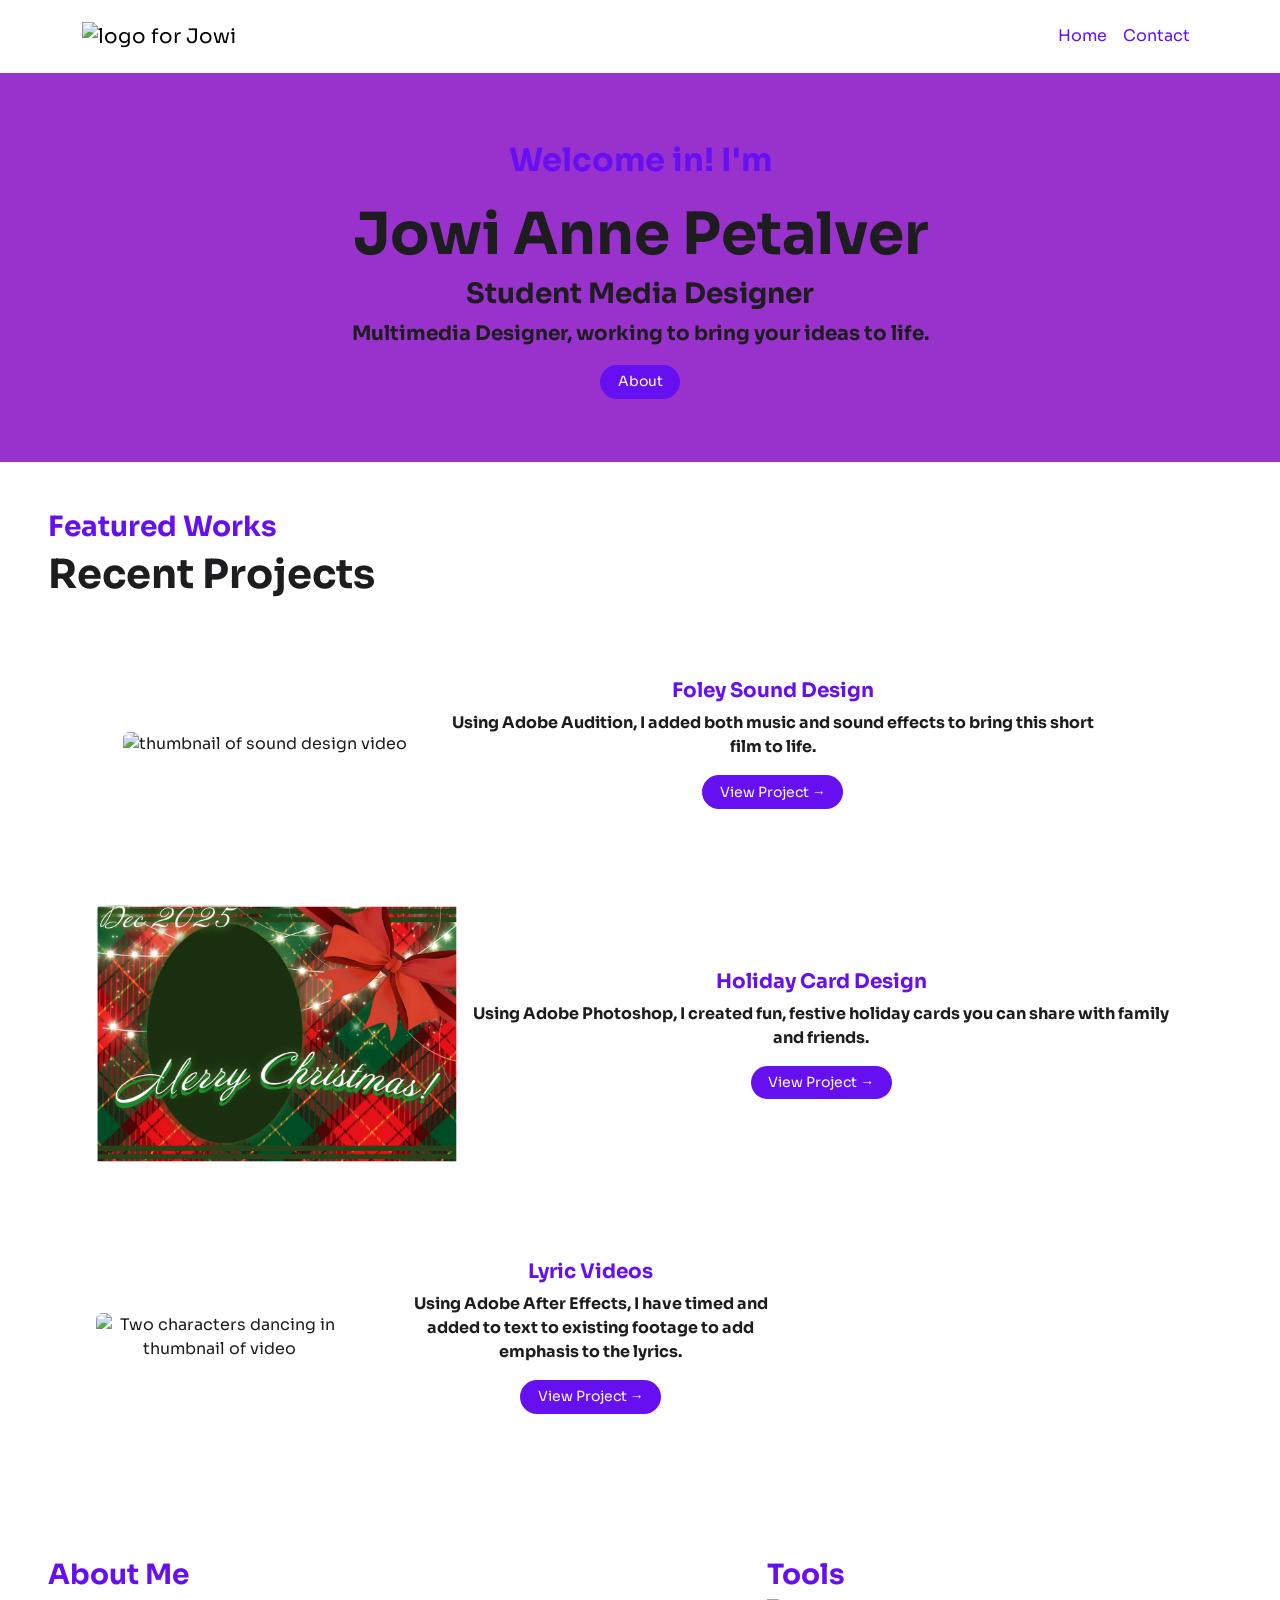
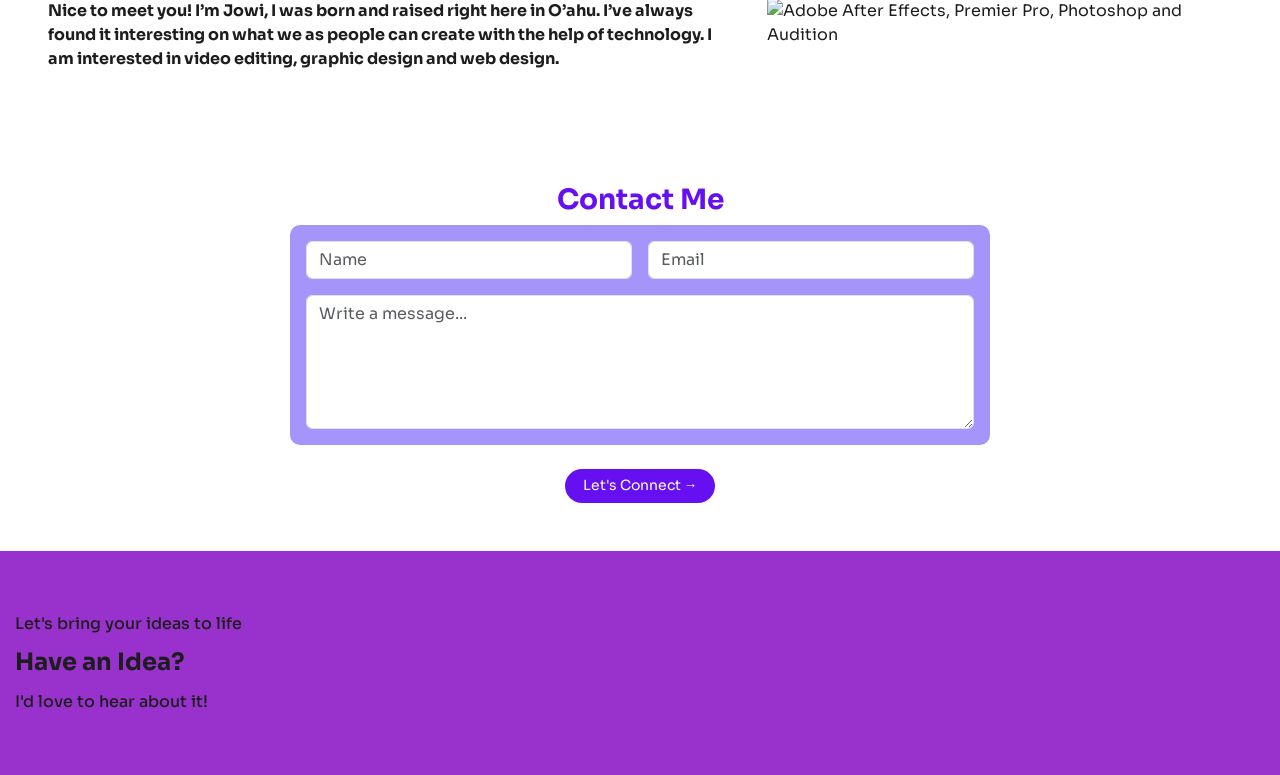
==== Portfolio CM 320/index.html @ 76246686 "Add files via upload" ====
<!DOCTYPE html>
<html lang="en">

<head>
    <!-- REQUIRED: Meta Tags -->
    <meta charset="UTF-8">
    <meta name="viewport" content="width=device-width, initial-scale=1.0">

    <!-- REQUIRED: Page Title -->
    <title>Jowi's Portfolio</title>

    <!-- REQUIRED: Bootstrap CSS -->
    <link href="https://cdn.jsdelivr.net/npm/bootstrap@5.3.3/dist/css/bootstrap.min.css" rel="stylesheet"
        integrity="sha384-QWTKZyjpPEjISv5WaRU9OFeRpok6YctnYmDr5pNlyT2bRjXh0JMhjY6hW+ALEwIH" crossorigin="anonymous">

    <!-- REQUIRED: Your Custom CSS-->
    <link rel="stylesheet" href="css/style.css">

    <!-- REQUIRED: Google Font API -->
    <link href="https://fonts.googleapis.com/css2?family=Sora:wght@400;700&display=swap" rel="stylesheet">
</head>

<body>
    <!-- Content will go here -->
    <!-- Header here -->
    <header class="site-header py-2">
        <nav class="navbar navbar-expand-lg">
            <div class="container">
                <a class="navbar-brand" href="#"><img src="images/logo.png" width="100" alt="logo for Jowi"></a>
                <button class="navbar-toggler" type="button" data-bs-toggle="collapse" data-bs-target="#navbarNav"
                    aria-controls="navbarNav" aria-expanded="false" aria-label="Toggle navigation">
                    <span class="navbar-toggler-icon"></span>
                </button>
                <div class="collapse navbar-collapse" id="navbarNav">
                    <ul class="navbar-nav ms-auto">
                        <!-- Menu Links -->
                        <li class="nav-item"><a class="nav-link" href="#">Home</a></li>
                        <li class="nav-item"><a class="nav-link" href="#contact">Contact</a></li>
                    </ul>
                </div>
            </div>
        </nav>
    </header>
    <!-- End of Header-->

    <!-- Start of Hero section -->
    <section class="hero">
        <div class="hero-content">
            <p class="h-intro">Welcome in! I'm</p>
            <h1 class="h-name">Jowi Anne Petalver</h1>
            <h2 class="h-title">Student Media Designer</h2>
            <p class="h-desc">Multimedia Designer, working to bring your ideas to life.</p>
            <button type="button" class="btn btn-purple">About
            </button>
        </div>
    </section>
    <!-- End of Hero-->

    <!-- Start of Projects section -->
    <section class="projects">
        <h3 class="nonprojectpurpleheadings">Featured Works</h3>
        <h4 class="projecttitle">Recent Projects</h4>

        <div class="project-contents">
            <!--Project 1-->
            <div class="project-card">
                <div class="row g-0 align-items-center">
                    <div class="col-md-4">
                        <img src="images/thumbnail of project 1.png" class="img-fluid rounded-start"
                            alt="thumbnail of sound design video">
                    </div>
                    <div class="col-md-8">
                        <div class="card-body">
                            <h3 class="projectname">Foley Sound Design</h3>
                            <p class="card-text">
                                Using Adobe Audition, I added both music and sound effects to bring this short film to
                                life.
                            </p>
                            <a href="foleyproject.html" class="btn btn-purple project-btn">View Project <span
                                    aria-hidden="true">&rarr;</span></a>
                        </div>
                    </div>
                </div>
            </div>
            <!--End of Project 1-->
            <!--Start of Project 2-->
            <div class="project-card">
                <div class="row g-0 align-items-center">
                    <div class="col-md-4">
                        <img src="images/2.png" class="img-fluid rounded-start"
                            alt="Festive holiday card design with red and green ornaments">
                    </div>
                    <div class="col-md-8">
                        <div class="card-body">
                            <h5 class="projectname">Holiday Card Design</h5>
                            <p class="card-text">
                                Using Adobe Photoshop, I created fun, festive holiday cards you can share with family
                                and
                                friends.
                            </p>
                            <a href="#" class="btn btn-purple project-btn">View Project <span
                                    aria-hidden="true">&rarr;</span></a>
                        </div>
                    </div>
                </div>
            </div>
            <!--End of Project 2-->
            <!--Start of Project 3-->
            <div class="project-card">
                <div class="row g-0 align-items-center">
                    <div class="col-md-4">
                        <img src="images/project 3.png" class="img-fluid rounded-start"
                            alt="Two characters dancing in thumbnail of video">
                    </div>
                    <div class="col-md-8">
                        <div class="card-body">
                            <h5 class="projectname">Lyric Videos</h5>
                            <p class="card-text">Using Adobe After Effects, I have timed and <br>
                                added to text to existing footage to add <br>
                                emphasis to the lyrics.</p>
                            <a href="#" class="btn btn-purple project-btn">View Project <span
                                    aria-hidden="true">&rarr;</span></a>
                        </div>
                    </div>
                </div>
            </div>
        </div>
    </section>
    <!-- End of Projects-->

    <!-- About-Me/Tools section-->
    <section class="about-me">
        <div>
            <div class="row g-5">
                <div class="col-md-7 text-center text-md-start">
                    <h6 class="nonprojectpurpleheadings">About Me</h6>
                    <p class="about-text">Nice to meet you! I’m Jowi, I was born and raised right here in O’ahu. I’ve
                        always found it interesting on what we as people can create with the help of technology. I am
                        interested in video editing, graphic design and web design.</p>
                </div>
                <div class="col-md-5 text-center text-md-start">
                    <h6 class="nonprojectpurpleheadings">Tools</h6>
                    <p><img src="images/icons.png" class="tools-img" alt="Adobe After Effects, Premier Pro, 
                        Photoshop and Audition"></p>
                </div>
            </div>
        </div>
    </section>
    <!--End of About-me-->
    <!--Contact Form-->
    <section class="contact">
        <div>
            <h2 class="nonprojectpurpleheadings text-center">Contact Me</h2>
            <form class="contact-form" action="#" method="post">
                <div class="contact-box">
                    <div class="row g-3">
                        <div class="col-sm-6">
                            <label for="name" class="visually-hidden">Name</label>
                            <input type="text" id="name" name="name" class="form-control" placeholder="Name" required>
                        </div>
                        <div class="col-sm-6">
                            <label for="email" class="visually-hidden">Email</label>
                            <input type="email" id="email" name="email" class="form-control" placeholder="Email"
                                required>
                        </div>
                        <div class="col-12">
                            <label for="message" class="visually-hidden">Message</label>
                            <textarea id="message" name="message" class="form-control" rows="5"
                                placeholder="Write a message..." required></textarea>
                        </div>
                    </div>
                </div>
                <div class="text-center mt-4">
                    <button type="submit" class="btn btn-purple">Let's Connect <span
                            aria-hidden="true">&rarr;</span></button>
                </div>
            </form>
        </div>
    </section>

    <footer>
        <div class="foot">
            <h6 class="smallfoot">Let's bring your ideas to life</h6>
            <h5 class="bigfoot">Have an Idea?</h5>
            <h6 class="smallfoot">I'd love to hear about it!</h6>
        </div>
    </footer>
</body>

</html>
---- Portfolio CM 320/css/style.css ----
/* For my sanity */
:root {
    --purple: #6610F2;
    --purple-dark: #520dc2;
    --lavender: #a594f9;
    --text: #1d1d1f;
}

img {
    max-width: 100%;
}
/*all the same variables here
button colors and hover states
purple headings in featured projects section */

/* All my buttons are the same */
.btn-purple {
    background-color: var(--purple);
    color: #fff;
    border: none;
    border-radius: 999px;
    padding: 0.4rem 1.1rem;
    font-size: 0.875rem;
}

.btn-purple:hover,
.btn-purple:focus {
    background-color: var(--purple-dark);
    color: #fff;
}

/*Featured works, About me, Tools, Contact me headings */
.nonprojectpurpleheadings {
    color: var(--purple);
    font-size: clamp(1.25rem, 4vw, 1.75rem);
    font-weight: 700;
    margin-bottom: 0.5rem;
}

.projecttitle {    
    font-size: clamp(1.75rem, 6vw, 2.5rem);
    font-weight: bold;
    margin-bottom: 2rem;
}

.site-header .nav-link {
    color: var(--purple)
}
/* hero card section */
.hero {
    background-image: url('../images/header-background.png');
    background-color: darkorchid;      /* shows if the image doesn't load */
    background-size: cover;
    background-position: center;
    padding: 3rem 0;
}


.hero-content {
    align-items: center;
    justify-content: center;
    text-align: center;
    padding: 15px;
}

.h-intro {
    color: var(--purple);
    font-size: clamp(1.25rem, 4vw, 2rem);
    font-weight: bold;
}

.h-name {
    font-size: clamp(2rem, 8vw, 3.625rem);
    font-weight: bold;
 
}

.h-title {    
    font-size: clamp(1.1rem, 4vw, 1.75rem);
    font-weight: bold;

}

.h-desc {
    font-size: clamp(0.9rem, 3vw, 1.25rem);
    font-weight: bold;
}
/* end of hero css */

/* project section */

.projects{
    padding: 3rem;
    
}

.project-contents {
    display: grid;
}
 /*Should keep mobile version vertical */

.project-card {
    display: flex;
    grid-template-areas:
        "name"
        "img"
        "text"
        "btn";
    justify-items: center;
    text-align: center;
    background: #fff;
    padding: 3rem;

}



.projectname {
    color: var(--purple);
    font-size: 1.25rem;
    font-weight: bold;
}
.thumbnails {
    width: 100%;
    height: 220px;
    object-fit: cover;
}

.card-text {
    font-size: 1rem;
    font-weight: bold;
}

/* end of project section */

/* About and Tools */

.about-me {
    padding: 3rem;
}

.about-text {
    font-size: 1rem;
    font-weight: bold;
}

.tools-img {
    width: 120px;
    height: auto;
}

/* Contact form*/
.contact {
    padding: 3rem 0;
}

.contact-form {
    max-width: 700px;
    margin: 0 auto;
}

.contact-box {
    background-color: var(--lavender);
    border-radius: 10px;
    padding: 1rem;
}

/* footer */

.foot {
    background-image: url('../images/footer-desktop.png');
    background-color: darkorchid;
    background-size: cover;
    background-position: center;
    padding: 3rem 0;
}

.smallfoot {
    font-size: 1rem;
    margin: 0.95rem;
}

.bigfoot {
    font-size: 1.5rem;
    font-weight: bold;
    margin: 0.95rem;
}
/* Keeps images aligned */


@media (max-width: 767px) {
    .project-card {
        width: 100%;
    }
    .project-card img {
        height: 160px;
        border-radius: var(--bs-card-inner-border-radius) var(--bs-card-inner-border-radius) 0 0;
    }

    .project-card .card-body {
        padding: 1rem;
    }
}

/* ===== Project Details page ===== */

/* Use the Sora font you're already loading from Google Fonts */
body {
    font-family: 'Sora', sans-serif;
    color: var(--text);
}

/* Title banner — reuses the hero gradient image */
.details-banner {
    background-image: url('../images/header-background.png');
    background-color: var(--lavender);   /* fallback if image doesn't load */
    background-size: cover;
    background-position: center;
    padding: 2.5rem 1rem;
}

.details-title {
    font-size: clamp(2rem, 6vw, 3rem);
    font-weight: 700;
    margin: 0;
}

/* Video + Overview */
.details-overview {
    padding: 4rem 0 3rem;
}

.details-video {
    width: 100%;
    aspect-ratio: 16 / 10;
    background-color: #2b2f3a;
    object-fit: cover;
    display: block;
}

.details-heading {
    color: var(--purple);
    font-size: clamp(1.5rem, 4vw, 2rem);
    font-weight: 700;
    margin-bottom: 0.75rem;
}

.details-text {
    font-size: clamp(1rem, 2.5vw, 1.4rem);
    line-height: 1.6;
}

/* Category / Tools as a two-column label + value grid */
.details-meta {
    display: grid;
    grid-template-columns: auto 1fr;
    column-gap: 3rem;
    row-gap: 0.4rem;
    margin-top: 1.5rem;
    text-align: left;
}

.details-meta dt {
    font-weight: 700;
    font-size: 1.25rem;
}

.details-meta dd {
    margin: 0;
    font-size: 1.1rem;
    align-self: center;
}

/* The Process ((I think can be used for all sections pertaining to projects */
.details-process {
    padding: 1rem 0 5rem;
}

.process-list {
    list-style: none;
    padding: 0;
    margin: 0 auto;
    max-width: 360px;
}

.process-list li {
    margin-bottom: 1.25rem;
}

.process-list h3 {
    font-size: 1.4rem;
    font-weight: 700;
    margin-bottom: 0.25rem;
}

.process-list p {
    line-height: 1.8;
    margin: 0;
}

/* Bigger button for the footer btn */
.btn-lg-footer {
    font-size: 1rem;
    padding: 0.7rem 1.5rem;
    margin: 1rem;
}

/* Center the meta grid on small screens */
@media (max-width: 991px) {
    .details-meta {
        justify-content: center;
    }
}
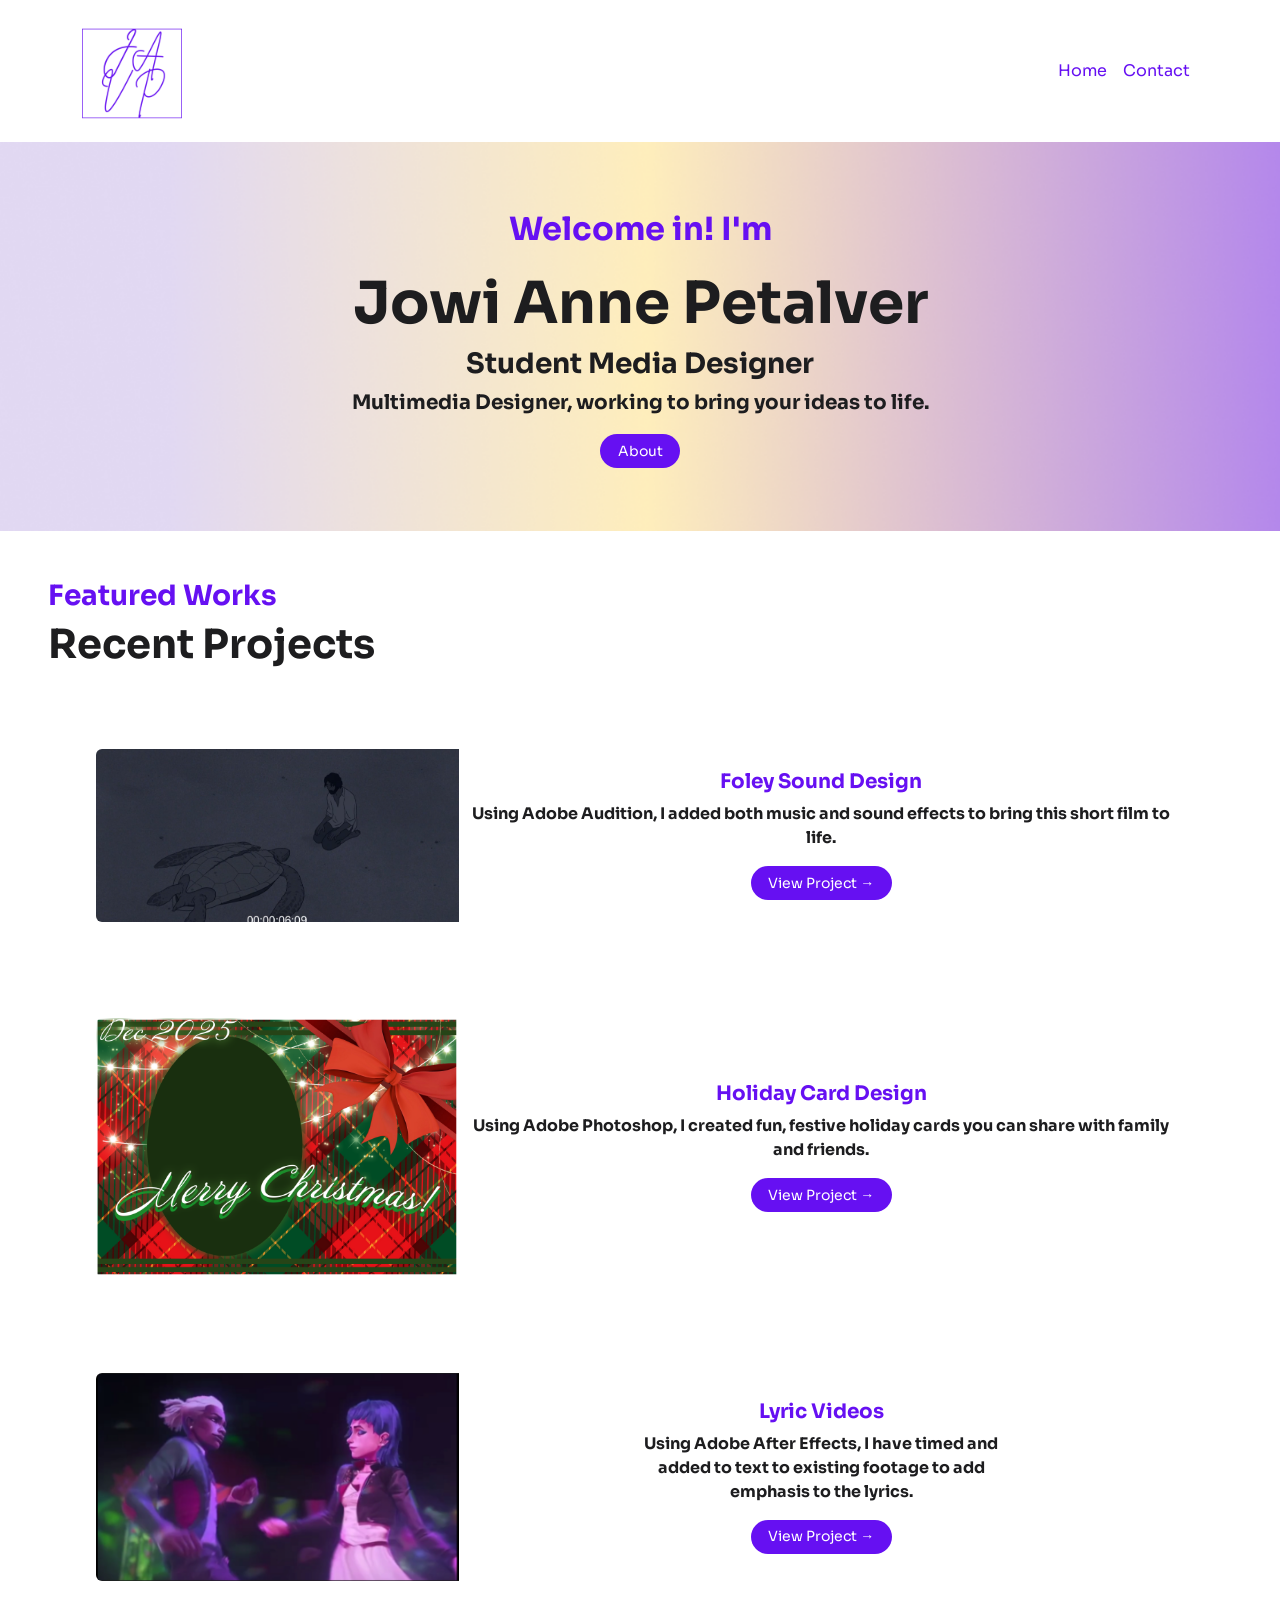
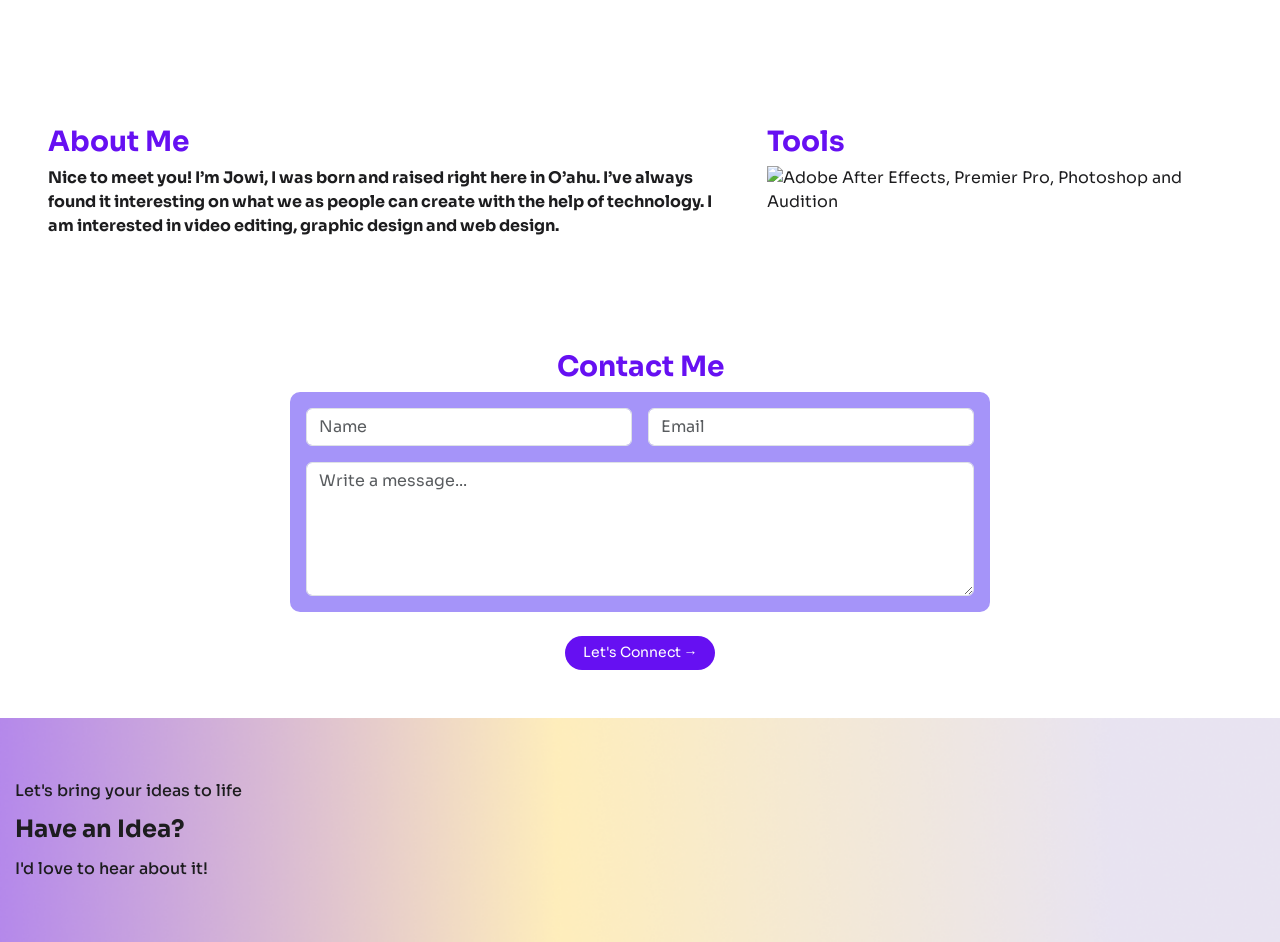
==== commit 559feb93: "portfolio" ====
--- a/Portfolio CM 320/index.html
+++ b/Portfolio CM 320/index.html
@@ -1,190 +1,190 @@
-<!DOCTYPE html>
-<html lang="en">
-
-<head>
-    <!-- REQUIRED: Meta Tags -->
-    <meta charset="UTF-8">
-    <meta name="viewport" content="width=device-width, initial-scale=1.0">
-
-    <!-- REQUIRED: Page Title -->
-    <title>Jowi's Portfolio</title>
-
-    <!-- REQUIRED: Bootstrap CSS -->
-    <link href="https://cdn.jsdelivr.net/npm/bootstrap@5.3.3/dist/css/bootstrap.min.css" rel="stylesheet"
-        integrity="sha384-QWTKZyjpPEjISv5WaRU9OFeRpok6YctnYmDr5pNlyT2bRjXh0JMhjY6hW+ALEwIH" crossorigin="anonymous">
-
-    <!-- REQUIRED: Your Custom CSS-->
-    <link rel="stylesheet" href="css/style.css">
-
-    <!-- REQUIRED: Google Font API -->
-    <link href="https://fonts.googleapis.com/css2?family=Sora:wght@400;700&display=swap" rel="stylesheet">
-</head>
-
-<body>
-    <!-- Content will go here -->
-    <!-- Header here -->
-    <header class="site-header py-2">
-        <nav class="navbar navbar-expand-lg">
-            <div class="container">
-                <a class="navbar-brand" href="#"><img src="images/logo.png" width="100" alt="logo for Jowi"></a>
-                <button class="navbar-toggler" type="button" data-bs-toggle="collapse" data-bs-target="#navbarNav"
-                    aria-controls="navbarNav" aria-expanded="false" aria-label="Toggle navigation">
-                    <span class="navbar-toggler-icon"></span>
-                </button>
-                <div class="collapse navbar-collapse" id="navbarNav">
-                    <ul class="navbar-nav ms-auto">
-                        <!-- Menu Links -->
-                        <li class="nav-item"><a class="nav-link" href="#">Home</a></li>
-                        <li class="nav-item"><a class="nav-link" href="#contact">Contact</a></li>
-                    </ul>
-                </div>
-            </div>
-        </nav>
-    </header>
-    <!-- End of Header-->
-
-    <!-- Start of Hero section -->
-    <section class="hero">
-        <div class="hero-content">
-            <p class="h-intro">Welcome in! I'm</p>
-            <h1 class="h-name">Jowi Anne Petalver</h1>
-            <h2 class="h-title">Student Media Designer</h2>
-            <p class="h-desc">Multimedia Designer, working to bring your ideas to life.</p>
-            <button type="button" class="btn btn-purple">About
-            </button>
-        </div>
-    </section>
-    <!-- End of Hero-->
-
-    <!-- Start of Projects section -->
-    <section class="projects">
-        <h3 class="nonprojectpurpleheadings">Featured Works</h3>
-        <h4 class="projecttitle">Recent Projects</h4>
-
-        <div class="project-contents">
-            <!--Project 1-->
-            <div class="project-card">
-                <div class="row g-0 align-items-center">
-                    <div class="col-md-4">
-                        <img src="images/thumbnail of project 1.png" class="img-fluid rounded-start"
-                            alt="thumbnail of sound design video">
-                    </div>
-                    <div class="col-md-8">
-                        <div class="card-body">
-                            <h3 class="projectname">Foley Sound Design</h3>
-                            <p class="card-text">
-                                Using Adobe Audition, I added both music and sound effects to bring this short film to
-                                life.
-                            </p>
-                            <a href="foleyproject.html" class="btn btn-purple project-btn">View Project <span
-                                    aria-hidden="true">&rarr;</span></a>
-                        </div>
-                    </div>
-                </div>
-            </div>
-            <!--End of Project 1-->
-            <!--Start of Project 2-->
-            <div class="project-card">
-                <div class="row g-0 align-items-center">
-                    <div class="col-md-4">
-                        <img src="images/2.png" class="img-fluid rounded-start"
-                            alt="Festive holiday card design with red and green ornaments">
-                    </div>
-                    <div class="col-md-8">
-                        <div class="card-body">
-                            <h5 class="projectname">Holiday Card Design</h5>
-                            <p class="card-text">
-                                Using Adobe Photoshop, I created fun, festive holiday cards you can share with family
-                                and
-                                friends.
-                            </p>
-                            <a href="#" class="btn btn-purple project-btn">View Project <span
-                                    aria-hidden="true">&rarr;</span></a>
-                        </div>
-                    </div>
-                </div>
-            </div>
-            <!--End of Project 2-->
-            <!--Start of Project 3-->
-            <div class="project-card">
-                <div class="row g-0 align-items-center">
-                    <div class="col-md-4">
-                        <img src="images/project 3.png" class="img-fluid rounded-start"
-                            alt="Two characters dancing in thumbnail of video">
-                    </div>
-                    <div class="col-md-8">
-                        <div class="card-body">
-                            <h5 class="projectname">Lyric Videos</h5>
-                            <p class="card-text">Using Adobe After Effects, I have timed and <br>
-                                added to text to existing footage to add <br>
-                                emphasis to the lyrics.</p>
-                            <a href="#" class="btn btn-purple project-btn">View Project <span
-                                    aria-hidden="true">&rarr;</span></a>
-                        </div>
-                    </div>
-                </div>
-            </div>
-        </div>
-    </section>
-    <!-- End of Projects-->
-
-    <!-- About-Me/Tools section-->
-    <section class="about-me">
-        <div>
-            <div class="row g-5">
-                <div class="col-md-7 text-center text-md-start">
-                    <h6 class="nonprojectpurpleheadings">About Me</h6>
-                    <p class="about-text">Nice to meet you! I’m Jowi, I was born and raised right here in O’ahu. I’ve
-                        always found it interesting on what we as people can create with the help of technology. I am
-                        interested in video editing, graphic design and web design.</p>
-                </div>
-                <div class="col-md-5 text-center text-md-start">
-                    <h6 class="nonprojectpurpleheadings">Tools</h6>
-                    <p><img src="images/icons.png" class="tools-img" alt="Adobe After Effects, Premier Pro, 
-                        Photoshop and Audition"></p>
-                </div>
-            </div>
-        </div>
-    </section>
-    <!--End of About-me-->
-    <!--Contact Form-->
-    <section class="contact">
-        <div>
-            <h2 class="nonprojectpurpleheadings text-center">Contact Me</h2>
-            <form class="contact-form" action="#" method="post">
-                <div class="contact-box">
-                    <div class="row g-3">
-                        <div class="col-sm-6">
-                            <label for="name" class="visually-hidden">Name</label>
-                            <input type="text" id="name" name="name" class="form-control" placeholder="Name" required>
-                        </div>
-                        <div class="col-sm-6">
-                            <label for="email" class="visually-hidden">Email</label>
-                            <input type="email" id="email" name="email" class="form-control" placeholder="Email"
-                                required>
-                        </div>
-                        <div class="col-12">
-                            <label for="message" class="visually-hidden">Message</label>
-                            <textarea id="message" name="message" class="form-control" rows="5"
-                                placeholder="Write a message..." required></textarea>
-                        </div>
-                    </div>
-                </div>
-                <div class="text-center mt-4">
-                    <button type="submit" class="btn btn-purple">Let's Connect <span
-                            aria-hidden="true">&rarr;</span></button>
-                </div>
-            </form>
-        </div>
-    </section>
-
-    <footer>
-        <div class="foot">
-            <h6 class="smallfoot">Let's bring your ideas to life</h6>
-            <h5 class="bigfoot">Have an Idea?</h5>
-            <h6 class="smallfoot">I'd love to hear about it!</h6>
-        </div>
-    </footer>
-</body>
-
+<!DOCTYPE html>
+<html lang="en">
+
+<head>
+    <!-- REQUIRED: Meta Tags -->
+    <meta charset="UTF-8">
+    <meta name="viewport" content="width=device-width, initial-scale=1.0">
+
+    <!-- REQUIRED: Page Title -->
+    <title>Jowi's Portfolio</title>
+
+    <!-- REQUIRED: Bootstrap CSS -->
+    <link href="https://cdn.jsdelivr.net/npm/bootstrap@5.3.3/dist/css/bootstrap.min.css" rel="stylesheet"
+        integrity="sha384-QWTKZyjpPEjISv5WaRU9OFeRpok6YctnYmDr5pNlyT2bRjXh0JMhjY6hW+ALEwIH" crossorigin="anonymous">
+
+    <!-- REQUIRED: Your Custom CSS-->
+    <link rel="stylesheet" href="css/style.css">
+
+    <!-- REQUIRED: Google Font API -->
+    <link href="https://fonts.googleapis.com/css2?family=Sora:wght@400;700&display=swap" rel="stylesheet">
+</head>
+
+<body>
+    <!-- Content will go here -->
+    <!-- Header here -->
+    <header class="site-header py-2">
+        <nav class="navbar navbar-expand-lg">
+            <div class="container">
+                <a class="navbar-brand" href="#"><img src="images/logo.png" width="100" alt="logo for Jowi"></a>
+                <button class="navbar-toggler" type="button" data-bs-toggle="collapse" data-bs-target="#navbarNav"
+                    aria-controls="navbarNav" aria-expanded="false" aria-label="Toggle navigation">
+                    <span class="navbar-toggler-icon"></span>
+                </button>
+                <div class="collapse navbar-collapse" id="navbarNav">
+                    <ul class="navbar-nav ms-auto">
+                        <!-- Menu Links -->
+                        <li class="nav-item"><a class="nav-link" href="#">Home</a></li>
+                        <li class="nav-item"><a class="nav-link" href="#contact">Contact</a></li>
+                    </ul>
+                </div>
+            </div>
+        </nav>
+    </header>
+    <!-- End of Header-->
+
+    <!-- Start of Hero section -->
+    <section class="hero">
+        <div class="hero-content">
+            <p class="h-intro">Welcome in! I'm</p>
+            <h1 class="h-name">Jowi Anne Petalver</h1>
+            <h2 class="h-title">Student Media Designer</h2>
+            <p class="h-desc">Multimedia Designer, working to bring your ideas to life.</p>
+            <button type="button" class="btn btn-purple">About
+            </button>
+        </div>
+    </section>
+    <!-- End of Hero-->
+
+    <!-- Start of Projects section -->
+    <section class="projects">
+        <h3 class="nonprojectpurpleheadings">Featured Works</h3>
+        <h4 class="projecttitle">Recent Projects</h4>
+
+        <div class="project-contents">
+            <!--Project 1-->
+            <div class="project-card">
+                <div class="row g-0 align-items-center">
+                    <div class="col-md-4">
+                        <img src="images/thumbnail of project 1.png" class="img-fluid rounded-start"
+                            alt="thumbnail of sound design video">
+                    </div>
+                    <div class="col-md-8">
+                        <div class="card-body">
+                            <h3 class="projectname">Foley Sound Design</h3>
+                            <p class="card-text">
+                                Using Adobe Audition, I added both music and sound effects to bring this short film to
+                                life.
+                            </p>
+                            <a href="foleyproject.html" class="btn btn-purple project-btn">View Project <span
+                                    aria-hidden="true">&rarr;</span></a>
+                        </div>
+                    </div>
+                </div>
+            </div>
+            <!--End of Project 1-->
+            <!--Start of Project 2-->
+            <div class="project-card">
+                <div class="row g-0 align-items-center">
+                    <div class="col-md-4">
+                        <img src="images/2.png" class="img-fluid rounded-start"
+                            alt="Festive holiday card design with red and green ornaments">
+                    </div>
+                    <div class="col-md-8">
+                        <div class="card-body">
+                            <h5 class="projectname">Holiday Card Design</h5>
+                            <p class="card-text">
+                                Using Adobe Photoshop, I created fun, festive holiday cards you can share with family
+                                and
+                                friends.
+                            </p>
+                            <a href="#" class="btn btn-purple project-btn">View Project <span
+                                    aria-hidden="true">&rarr;</span></a>
+                        </div>
+                    </div>
+                </div>
+            </div>
+            <!--End of Project 2-->
+            <!--Start of Project 3-->
+            <div class="project-card">
+                <div class="row g-0 align-items-center">
+                    <div class="col-md-4">
+                        <img src="images/project 3.png" class="img-fluid rounded-start"
+                            alt="Two characters dancing in thumbnail of video">
+                    </div>
+                    <div class="col-md-8">
+                        <div class="card-body">
+                            <h5 class="projectname">Lyric Videos</h5>
+                            <p class="card-text">Using Adobe After Effects, I have timed and <br>
+                                added to text to existing footage to add <br>
+                                emphasis to the lyrics.</p>
+                            <a href="#" class="btn btn-purple project-btn">View Project <span
+                                    aria-hidden="true">&rarr;</span></a>
+                        </div>
+                    </div>
+                </div>
+            </div>
+        </div>
+    </section>
+    <!-- End of Projects-->
+
+    <!-- About-Me/Tools section-->
+    <section class="about-me">
+        <div>
+            <div class="row g-5">
+                <div class="col-md-7 text-center text-md-start">
+                    <h6 class="nonprojectpurpleheadings">About Me</h6>
+                    <p class="about-text">Nice to meet you! I’m Jowi, I was born and raised right here in O’ahu. I’ve
+                        always found it interesting on what we as people can create with the help of technology. I am
+                        interested in video editing, graphic design and web design.</p>
+                </div>
+                <div class="col-md-5 text-center text-md-start">
+                    <h6 class="nonprojectpurpleheadings">Tools</h6>
+                    <p><img src="images/icons.png" class="tools-img" alt="Adobe After Effects, Premier Pro, 
+                        Photoshop and Audition"></p>
+                </div>
+            </div>
+        </div>
+    </section>
+    <!--End of About-me-->
+    <!--Contact Form-->
+    <section class="contact">
+        <div>
+            <h2 class="nonprojectpurpleheadings text-center">Contact Me</h2>
+            <form class="contact-form" action="#" method="post">
+                <div class="contact-box">
+                    <div class="row g-3">
+                        <div class="col-sm-6">
+                            <label for="name" class="visually-hidden">Name</label>
+                            <input type="text" id="name" name="name" class="form-control" placeholder="Name" required>
+                        </div>
+                        <div class="col-sm-6">
+                            <label for="email" class="visually-hidden">Email</label>
+                            <input type="email" id="email" name="email" class="form-control" placeholder="Email"
+                                required>
+                        </div>
+                        <div class="col-12">
+                            <label for="message" class="visually-hidden">Message</label>
+                            <textarea id="message" name="message" class="form-control" rows="5"
+                                placeholder="Write a message..." required></textarea>
+                        </div>
+                    </div>
+                </div>
+                <div class="text-center mt-4">
+                    <button type="submit" class="btn btn-purple">Let's Connect <span
+                            aria-hidden="true">&rarr;</span></button>
+                </div>
+            </form>
+        </div>
+    </section>
+
+    <footer>
+        <div class="foot">
+            <h6 class="smallfoot">Let's bring your ideas to life</h6>
+            <h5 class="bigfoot">Have an Idea?</h5>
+            <h6 class="smallfoot">I'd love to hear about it!</h6>
+        </div>
+    </footer>
+</body>
+
 </html>
--- a/Portfolio CM 320/css/style.css
+++ b/Portfolio CM 320/css/style.css
@@ -1,313 +1,313 @@
-/* For my sanity */
-:root {
-    --purple: #6610F2;
-    --purple-dark: #520dc2;
-    --lavender: #a594f9;
-    --text: #1d1d1f;
-}
-
-img {
-    max-width: 100%;
-}
-/*all the same variables here
-button colors and hover states
-purple headings in featured projects section */
-
-/* All my buttons are the same */
-.btn-purple {
-    background-color: var(--purple);
-    color: #fff;
-    border: none;
-    border-radius: 999px;
-    padding: 0.4rem 1.1rem;
-    font-size: 0.875rem;
-}
-
-.btn-purple:hover,
-.btn-purple:focus {
-    background-color: var(--purple-dark);
-    color: #fff;
-}
-
-/*Featured works, About me, Tools, Contact me headings */
-.nonprojectpurpleheadings {
-    color: var(--purple);
-    font-size: clamp(1.25rem, 4vw, 1.75rem);
-    font-weight: 700;
-    margin-bottom: 0.5rem;
-}
-
-.projecttitle {    
-    font-size: clamp(1.75rem, 6vw, 2.5rem);
-    font-weight: bold;
-    margin-bottom: 2rem;
-}
-
-.site-header .nav-link {
-    color: var(--purple)
-}
-/* hero card section */
-.hero {
-    background-image: url('../images/header-background.png');
-    background-color: darkorchid;      /* shows if the image doesn't load */
-    background-size: cover;
-    background-position: center;
-    padding: 3rem 0;
-}
-
-
-.hero-content {
-    align-items: center;
-    justify-content: center;
-    text-align: center;
-    padding: 15px;
-}
-
-.h-intro {
-    color: var(--purple);
-    font-size: clamp(1.25rem, 4vw, 2rem);
-    font-weight: bold;
-}
-
-.h-name {
-    font-size: clamp(2rem, 8vw, 3.625rem);
-    font-weight: bold;
- 
-}
-
-.h-title {    
-    font-size: clamp(1.1rem, 4vw, 1.75rem);
-    font-weight: bold;
-
-}
-
-.h-desc {
-    font-size: clamp(0.9rem, 3vw, 1.25rem);
-    font-weight: bold;
-}
-/* end of hero css */
-
-/* project section */
-
-.projects{
-    padding: 3rem;
-    
-}
-
-.project-contents {
-    display: grid;
-}
- /*Should keep mobile version vertical */
-
-.project-card {
-    display: flex;
-    grid-template-areas:
-        "name"
-        "img"
-        "text"
-        "btn";
-    justify-items: center;
-    text-align: center;
-    background: #fff;
-    padding: 3rem;
-
-}
-
-
-
-.projectname {
-    color: var(--purple);
-    font-size: 1.25rem;
-    font-weight: bold;
-}
-.thumbnails {
-    width: 100%;
-    height: 220px;
-    object-fit: cover;
-}
-
-.card-text {
-    font-size: 1rem;
-    font-weight: bold;
-}
-
-/* end of project section */
-
-/* About and Tools */
-
-.about-me {
-    padding: 3rem;
-}
-
-.about-text {
-    font-size: 1rem;
-    font-weight: bold;
-}
-
-.tools-img {
-    width: 120px;
-    height: auto;
-}
-
-/* Contact form*/
-.contact {
-    padding: 3rem 0;
-}
-
-.contact-form {
-    max-width: 700px;
-    margin: 0 auto;
-}
-
-.contact-box {
-    background-color: var(--lavender);
-    border-radius: 10px;
-    padding: 1rem;
-}
-
-/* footer */
-
-.foot {
-    background-image: url('../images/footer-desktop.png');
-    background-color: darkorchid;
-    background-size: cover;
-    background-position: center;
-    padding: 3rem 0;
-}
-
-.smallfoot {
-    font-size: 1rem;
-    margin: 0.95rem;
-}
-
-.bigfoot {
-    font-size: 1.5rem;
-    font-weight: bold;
-    margin: 0.95rem;
-}
-/* Keeps images aligned */
-
-
-@media (max-width: 767px) {
-    .project-card {
-        width: 100%;
-    }
-    .project-card img {
-        height: 160px;
-        border-radius: var(--bs-card-inner-border-radius) var(--bs-card-inner-border-radius) 0 0;
-    }
-
-    .project-card .card-body {
-        padding: 1rem;
-    }
-}
-
-/* ===== Project Details page ===== */
-
-/* Use the Sora font you're already loading from Google Fonts */
-body {
-    font-family: 'Sora', sans-serif;
-    color: var(--text);
-}
-
-/* Title banner — reuses the hero gradient image */
-.details-banner {
-    background-image: url('../images/header-background.png');
-    background-color: var(--lavender);   /* fallback if image doesn't load */
-    background-size: cover;
-    background-position: center;
-    padding: 2.5rem 1rem;
-}
-
-.details-title {
-    font-size: clamp(2rem, 6vw, 3rem);
-    font-weight: 700;
-    margin: 0;
-}
-
-/* Video + Overview */
-.details-overview {
-    padding: 4rem 0 3rem;
-}
-
-.details-video {
-    width: 100%;
-    aspect-ratio: 16 / 10;
-    background-color: #2b2f3a;
-    object-fit: cover;
-    display: block;
-}
-
-.details-heading {
-    color: var(--purple);
-    font-size: clamp(1.5rem, 4vw, 2rem);
-    font-weight: 700;
-    margin-bottom: 0.75rem;
-}
-
-.details-text {
-    font-size: clamp(1rem, 2.5vw, 1.4rem);
-    line-height: 1.6;
-}
-
-/* Category / Tools as a two-column label + value grid */
-.details-meta {
-    display: grid;
-    grid-template-columns: auto 1fr;
-    column-gap: 3rem;
-    row-gap: 0.4rem;
-    margin-top: 1.5rem;
-    text-align: left;
-}
-
-.details-meta dt {
-    font-weight: 700;
-    font-size: 1.25rem;
-}
-
-.details-meta dd {
-    margin: 0;
-    font-size: 1.1rem;
-    align-self: center;
-}
-
-/* The Process ((I think can be used for all sections pertaining to projects */
-.details-process {
-    padding: 1rem 0 5rem;
-}
-
-.process-list {
-    list-style: none;
-    padding: 0;
-    margin: 0 auto;
-    max-width: 360px;
-}
-
-.process-list li {
-    margin-bottom: 1.25rem;
-}
-
-.process-list h3 {
-    font-size: 1.4rem;
-    font-weight: 700;
-    margin-bottom: 0.25rem;
-}
-
-.process-list p {
-    line-height: 1.8;
-    margin: 0;
-}
-
-/* Bigger button for the footer btn */
-.btn-lg-footer {
-    font-size: 1rem;
-    padding: 0.7rem 1.5rem;
-    margin: 1rem;
-}
-
-/* Center the meta grid on small screens */
-@media (max-width: 991px) {
-    .details-meta {
-        justify-content: center;
-    }
-}
+/* For my sanity */
+:root {
+    --purple: #6610F2;
+    --purple-dark: #520dc2;
+    --lavender: #a594f9;
+    --text: #1d1d1f;
+}
+
+img {
+    max-width: 100%;
+}
+/*all the same variables here
+button colors and hover states
+purple headings in featured projects section */
+
+/* All my buttons are the same */
+.btn-purple {
+    background-color: var(--purple);
+    color: #fff;
+    border: none;
+    border-radius: 999px;
+    padding: 0.4rem 1.1rem;
+    font-size: 0.875rem;
+}
+
+.btn-purple:hover,
+.btn-purple:focus {
+    background-color: var(--purple-dark);
+    color: #fff;
+}
+
+/*Featured works, About me, Tools, Contact me headings */
+.nonprojectpurpleheadings {
+    color: var(--purple);
+    font-size: clamp(1.25rem, 4vw, 1.75rem);
+    font-weight: 700;
+    margin-bottom: 0.5rem;
+}
+
+.projecttitle {    
+    font-size: clamp(1.75rem, 6vw, 2.5rem);
+    font-weight: bold;
+    margin-bottom: 2rem;
+}
+
+.site-header .nav-link {
+    color: var(--purple)
+}
+/* hero card section */
+.hero {
+    background-image: url('../images/header-background.png');
+    background-color: darkorchid;      /* shows if the image doesn't load */
+    background-size: cover;
+    background-position: center;
+    padding: 3rem 0;
+}
+
+
+.hero-content {
+    align-items: center;
+    justify-content: center;
+    text-align: center;
+    padding: 15px;
+}
+
+.h-intro {
+    color: var(--purple);
+    font-size: clamp(1.25rem, 4vw, 2rem);
+    font-weight: bold;
+}
+
+.h-name {
+    font-size: clamp(2rem, 8vw, 3.625rem);
+    font-weight: bold;
+ 
+}
+
+.h-title {    
+    font-size: clamp(1.1rem, 4vw, 1.75rem);
+    font-weight: bold;
+
+}
+
+.h-desc {
+    font-size: clamp(0.9rem, 3vw, 1.25rem);
+    font-weight: bold;
+}
+/* end of hero css */
+
+/* project section */
+
+.projects{
+    padding: 3rem;
+    
+}
+
+.project-contents {
+    display: grid;
+}
+ /*Should keep mobile version vertical */
+
+.project-card {
+    display: flex;
+    grid-template-areas:
+        "name"
+        "img"
+        "text"
+        "btn";
+    justify-items: center;
+    text-align: center;
+    background: #fff;
+    padding: 3rem;
+
+}
+
+
+
+.projectname {
+    color: var(--purple);
+    font-size: 1.25rem;
+    font-weight: bold;
+}
+.thumbnails {
+    width: 100%;
+    height: 220px;
+    object-fit: cover;
+}
+
+.card-text {
+    font-size: 1rem;
+    font-weight: bold;
+}
+
+/* end of project section */
+
+/* About and Tools */
+
+.about-me {
+    padding: 3rem;
+}
+
+.about-text {
+    font-size: 1rem;
+    font-weight: bold;
+}
+
+.tools-img {
+    width: 120px;
+    height: auto;
+}
+
+/* Contact form*/
+.contact {
+    padding: 3rem 0;
+}
+
+.contact-form {
+    max-width: 700px;
+    margin: 0 auto;
+}
+
+.contact-box {
+    background-color: var(--lavender);
+    border-radius: 10px;
+    padding: 1rem;
+}
+
+/* footer */
+
+.foot {
+    background-image: url('../images/footer-desktop.png');
+    background-color: darkorchid;
+    background-size: cover;
+    background-position: center;
+    padding: 3rem 0;
+}
+
+.smallfoot {
+    font-size: 1rem;
+    margin: 0.95rem;
+}
+
+.bigfoot {
+    font-size: 1.5rem;
+    font-weight: bold;
+    margin: 0.95rem;
+}
+/* Keeps images aligned */
+
+
+@media (max-width: 767px) {
+    .project-card {
+        width: 100%;
+    }
+    .project-card img {
+        height: 160px;
+        border-radius: var(--bs-card-inner-border-radius) var(--bs-card-inner-border-radius) 0 0;
+    }
+
+    .project-card .card-body {
+        padding: 1rem;
+    }
+}
+
+/* ===== Project Details page ===== */
+
+/* Use the Sora font you're already loading from Google Fonts */
+body {
+    font-family: 'Sora', sans-serif;
+    color: var(--text);
+}
+
+/* Title banner — reuses the hero gradient image */
+.details-banner {
+    background-image: url('../images/header-background.png');
+    background-color: var(--lavender);   /* fallback if image doesn't load */
+    background-size: cover;
+    background-position: center;
+    padding: 2.5rem 1rem;
+}
+
+.details-title {
+    font-size: clamp(2rem, 6vw, 3rem);
+    font-weight: 700;
+    margin: 0;
+}
+
+/* Video + Overview */
+.details-overview {
+    padding: 4rem 0 3rem;
+}
+
+.details-video {
+    width: 100%;
+    aspect-ratio: 16 / 10;
+    background-color: #2b2f3a;
+    object-fit: cover;
+    display: block;
+}
+
+.details-heading {
+    color: var(--purple);
+    font-size: clamp(1.5rem, 4vw, 2rem);
+    font-weight: 700;
+    margin-bottom: 0.75rem;
+}
+
+.details-text {
+    font-size: clamp(1rem, 2.5vw, 1.4rem);
+    line-height: 1.6;
+}
+
+/* Category / Tools as a two-column label + value grid */
+.details-meta {
+    display: grid;
+    grid-template-columns: auto 1fr;
+    column-gap: 3rem;
+    row-gap: 0.4rem;
+    margin-top: 1.5rem;
+    text-align: left;
+}
+
+.details-meta dt {
+    font-weight: 700;
+    font-size: 1.25rem;
+}
+
+.details-meta dd {
+    margin: 0;
+    font-size: 1.1rem;
+    align-self: center;
+}
+
+/* The Process ((I think can be used for all sections pertaining to projects */
+.details-process {
+    padding: 1rem 0 5rem;
+}
+
+.process-list {
+    list-style: none;
+    padding: 0;
+    margin: 0 auto;
+    max-width: 360px;
+}
+
+.process-list li {
+    margin-bottom: 1.25rem;
+}
+
+.process-list h3 {
+    font-size: 1.4rem;
+    font-weight: 700;
+    margin-bottom: 0.25rem;
+}
+
+.process-list p {
+    line-height: 1.8;
+    margin: 0;
+}
+
+/* Bigger button for the footer btn */
+.btn-lg-footer {
+    font-size: 1rem;
+    padding: 0.7rem 1.5rem;
+    margin: 1rem;
+}
+
+/* Center the meta grid on small screens */
+@media (max-width: 991px) {
+    .details-meta {
+        justify-content: center;
+    }
+}
